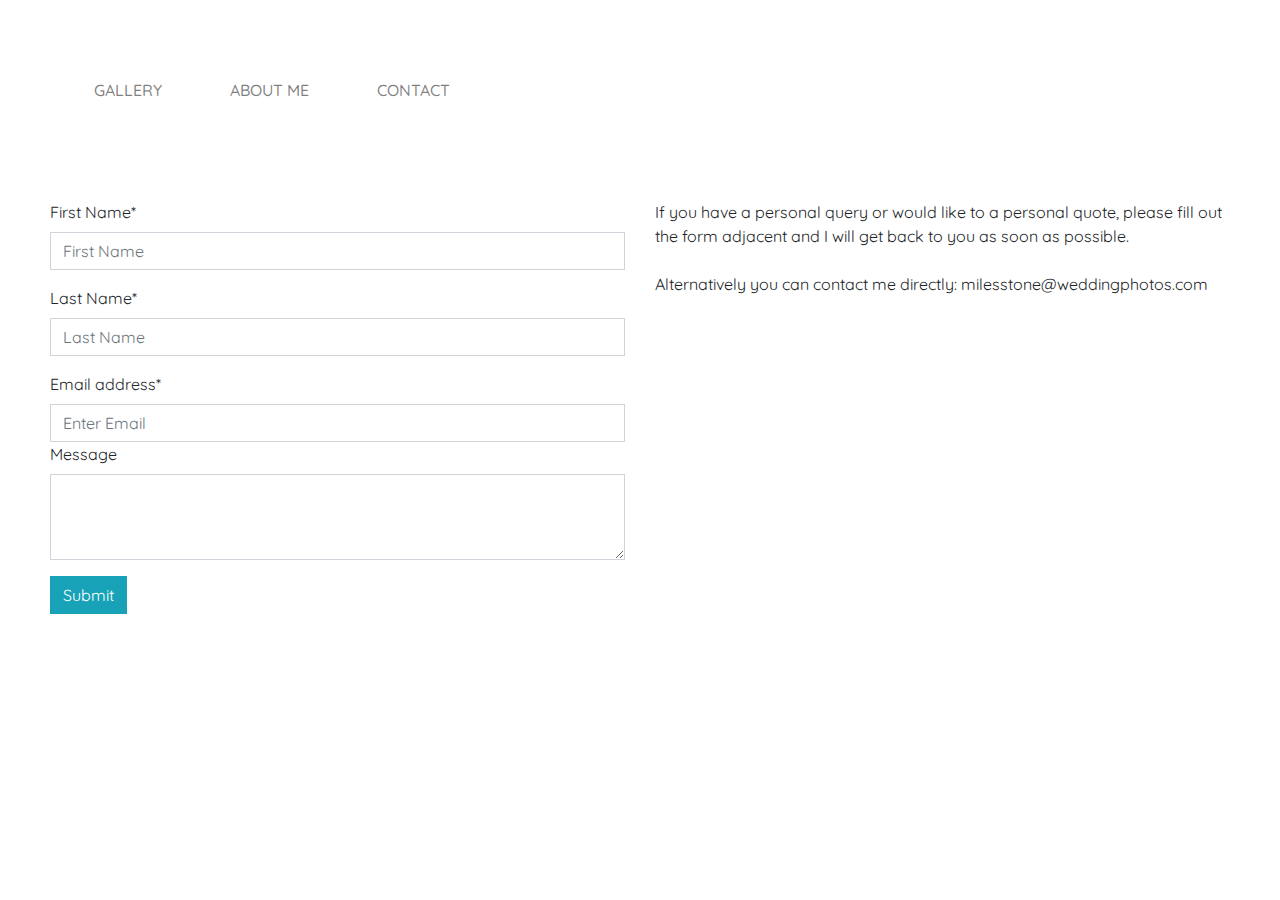
==== contact.html @ dab6af9d "setup files" ====
<!DOCTYPE html>
<html lang="en">

<head>
    <meta charset="UTF-8">
    <meta name="viewport" content="width=device-width, initial-scale=1.0">
    <meta http-equiv="X-UA-Compatible" content="ie=edge">
    <link rel="stylesheet" href="https://use.fontawesome.com/releases/v5.9.0/css/all.css"
        integrity="sha384-i1LQnF23gykqWXg6jxC2ZbCbUMxyw5gLZY6UiUS98LYV5unm8GWmfkIS6jqJfb4E" crossorigin="anonymous">
    <link rel="stylesheet" href="https://stackpath.bootstrapcdn.com/bootstrap/4.3.1/css/bootstrap.min.css"
        integrity="sha384-ggOyR0iXCbMQv3Xipma34MD+dH/1fQ784/j6cY/iJTQUOhcWr7x9JvoRxT2MZw1T" crossorigin="anonymous">
    <link rel="stylesheet" href="assets/css/style_pages.css">
    <title>Miles Stone Project</title>
</head>

<!-- NAVBAR -->

<body>
    <div class="container-fluid">
        <nav class="navbar navbar-light navbar-expand-sm bg-white fixed-top light-blue lighten-4">
            <a class="navbar-brand" href="video_background_page.html"><img src="/assets/images/logo28.2.svg"
                    width="250px" alt=""></a>
            <button class="navbar-toggler toggler-example" type="button" data-toggle="collapse"
                data-target="#navbarSupportedContent1" aria-controls="navbarSupportedContent1" aria-expanded="false"
                aria-label="Toggle navigation"><span class="dark-blue-text"><i
                        class="fas fa-bars fa-1x"></i></span></button>
            <div class="collapse navbar-collapse" id="navbarSupportedContent1">
                <ul class="navbar-nav mr-auto">
                    <li class="nav-item">
                        <a class="nav-link" href="gallery.html">GALLERY</a>
                    </li>
                    <li class="nav-item">
                        <a class="nav-link" href="about.html">ABOUT ME</a>
                    </li>
                    <li class="nav-item">
                        <a class="nav-link" href="contact.html">CONTACT</a>
                    </li>
                </ul>
            </div>
    </div>
    </nav>

    <!-- FORM -->
    <div class="row" style="margin-top: 150px">
        <div class="col-md-6">
            <form>
                <div class="form-group">
                    <label for="firstname">First Name*</label>
                    <input type="text" class="form-control" id="name" placeholder="First Name">
                </div>
                <div class="form-group">
                    <label for="lasttname">Last Name*</label>
                    <input type="text" class="form-control" id="name" placeholder="Last Name">
                </div>
                <div class="form-group">
                    <label for="email">Email address*</label>
                    <input type="text" class="form-control" id="email" placeholder="Enter Email">
                    </input>
                    <class="form-group">
                        <label for="message">Message</label>
                        <textarea type="text" class="form-control" id="message" rows="3">
                        </textarea>
                </div>
                <button type="submit" class="btn btn-info" style="margin-bottom: 30px 30px">Submit</button>
            </form>
        </div>
        <div class="col-md-6 mt-40px">
            <p> If you have a personal query or would like to a personal quote, please fill out the form adjacent
                and I will get back to you as soon as possible.
                <br>
                <br>
                Alternatively you can contact me directly:
                milesstone@weddingphotos.com
            </p>
        </div>
    </div>
    </div>



    <section>

    </section>


    <!-- SOCIAL ICONS -->

    <footer>
        <div class="container">
            <div class="row social-icons">
                <div class="col">
                    <ul class="list-inline-icons" style="margin-top: 5px">
                        <li class="list-icons">
                            <a href="#" target="_blank">
                                <i class="fab fa-instagram" aria-hidden="true"></i>
                                <span class="sr-only">Instagram</span>
                            </a>
                        </li>
                        <li class="list-icons">
                            <a href="#" target="_blank">
                                <i class="fab fa-facebook-f" aria-hidden="true"></i>
                                <span class="sr-only">Facebook</span>
                            </a>
                        </li>
                        <li class="list-icons">
                            <a href="#" target="_blank">
                                <i class="fab fa-twitter" aria-hidden="true"></i>
                                <span class="sr-only">Twitter</span>
                            </a>
                        </li>
                        <li class="list-icons">
                            <a href="#" target="_blank">
                                <i class="fab fa-flickr" aria-hidden="true"></i>
                                <span class="sr-only">Flicker</span>
                            </a>
                        </li>
                    </ul>
                </div>
            </div>
        </div>
    </footer>


    <script src="http://code.jquery.com/jquery-3.4.1.min.js"
        integrity="sha256-CSXorXvZcTkaix6Yvo6HppcZGetbYMGWSFlBw8HfCJo=" crossorigin="anonymous"></script>
    <script src="https://cdnjs.cloudflare.com/ajax/libs/popper.js/1.14.7/umd/popper.min.js"
        integrity="sha384-UO2eT0CpHqdSJQ6hJty5KVphtPhzWj9WO1clHTMGa3JDZwrnQq4sF86dIHNDz0W1" crossorigin="anonymous">
    </script>
    <script src="https://stackpath.bootstrapcdn.com/bootstrap/4.3.1/js/bootstrap.min.js"
        integrity="sha384-JjSmVgyd0p3pXB1rRibZUAYoIIy6OrQ6VrjIEaFf/nJGzIxFDsf4x0xIM+B07jRM" crossorigin="anonymous">
    </script>

</body>

</html>
---- assets/css/style_pages.css ----
@import url('https://fonts.googleapis.com/css?family=Quicksand:100,200,300,400,500,600,700|Roboto+Slab:100,200,300,400,500,600,700|Pacifico:100,200,300,400,500,600,700 ');


body {
    font-family: "Quicksand", sans-serif;
    padding: 50px;
}

footer {
    padding: 0px;
    margin: 0px 0px 0px 0px;
}

@media only screen and (max-width: 600px) {

    .navbar-brand img {
        width: 150px;

    }
}


/* SOCIAL MEDIA ICONS */

div,
social-icons {
    margin: 0px;
}

li {
    list-style: none;
    margin: 0px 6px;
    display: inline-block;
    padding: 0;

}

.list-inline-icons li a i {
    font-size: 32px;
    color: #7b6e5e;

}

.list-inline-icons {
    padding: 0;
    margin: 0;
}

.col {
    padding: 10px;
}

.social-icons {
    margin: 0;
}

/* GRID IMAGES */

.row {
    display: -ms-flexbox;
    display: flex;
    -ms-flex-wrap: wrap;
    flex-wrap: wrap;
    padding: 0px;
}

.column {
    -ms-flex: 25%;
    margin-top: 100px;
    margin-bottom: 30px;
    flex: 25%;
    max-width: 25%;
    padding: 0 4px;
}

.column img {
    margin-top: 8px;
    vertical-align: middle;
    width: 100%;
}

@media screen and (max-width: 800px) {
    .column {
        -ms-flex: 50%;
        flex: 50%;
        max-width: 50%;
    }
}

@media screen and (max-width: 600px) {
    .column {
        -ms-flex: 100%;
        flex: 100%;
        max-width: 100%;
    }
}

/* NAV */

nav {
    padding: 0px;
}

.navbar-toggler {
    border: none;
    margin-right: 20px;
    margin-bottom: 20px;
}

.navbar-brand {
    margin-bottom: 40px;
}

/* NAVBAR BRAND */

.navbar li a {
    font-family: "Quicksand",
        sans-serif;
    color: #7b6e5e;
    font-weight: 500;
    margin: 20px;
}

.navbar-brand {
    margin-left: 25px;
    padding: 0;
    color: #7b6e5e;

}

/* .navbar a {
    text-align: left;
} */

.navbar {
    padding-top: 50px;
}

nav .navbar-brand {
    margin-left: 28px;
}

.navbar-nav {
    color: #7b6e5e
}


/* FORM */

.form-control {
    border-radius: 0em;
}


/* SUBMIT BUTTON */

.btn {
    border-radius: 0em;
}



/* ABOUT PAGE */

#aboutme {
    margin-top: 120px;
}

h1 {
    color: #7b6e5e
}
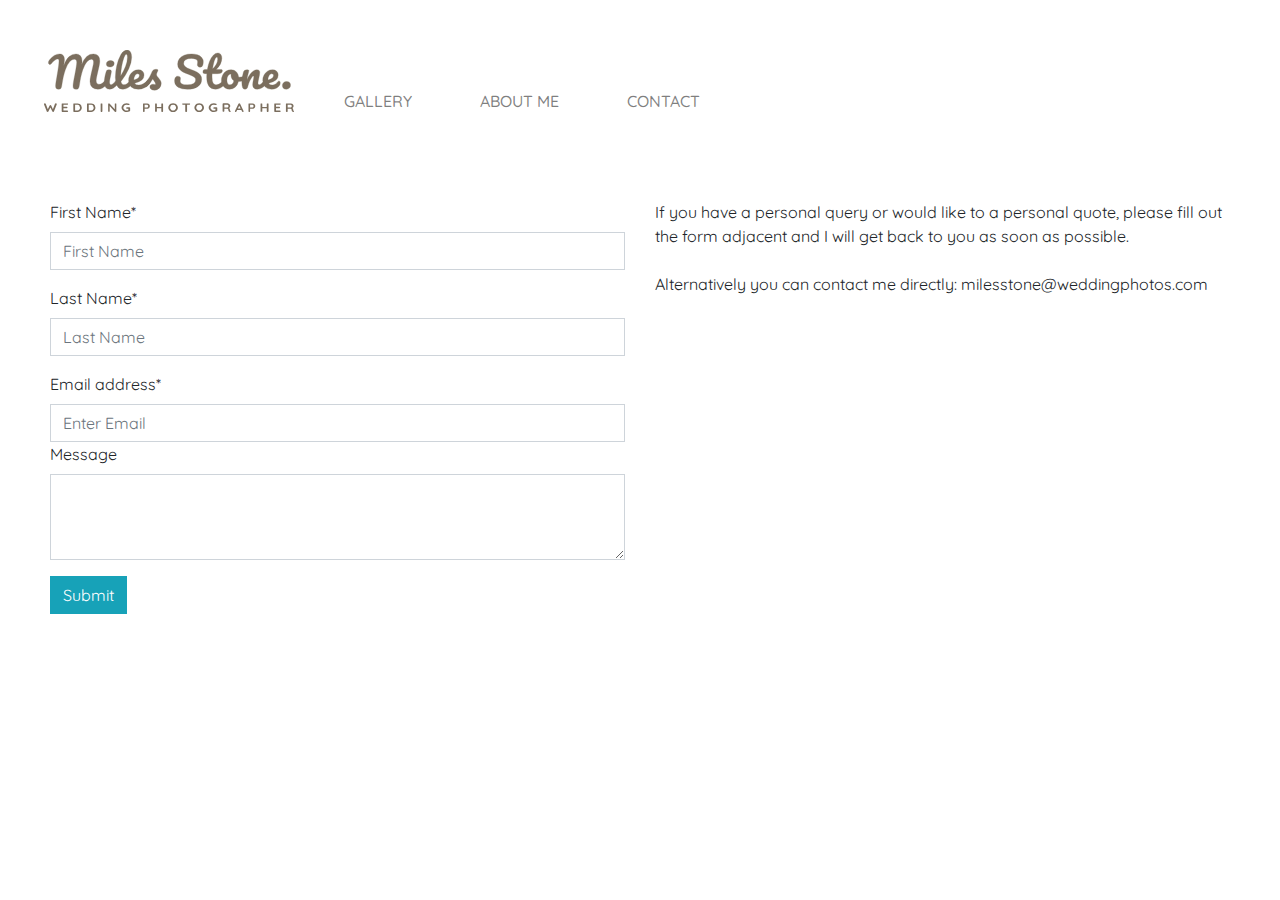
==== commit 530af0dd: "edited references to index file" ====
--- a/contact.html
+++ b/contact.html
@@ -18,7 +18,7 @@
 <body>
     <div class="container-fluid">
         <nav class="navbar navbar-light navbar-expand-sm bg-white fixed-top light-blue lighten-4">
-            <a class="navbar-brand" href="video_background_page.html"><img src="/assets/images/logo28.2.svg"
+            <a class="navbar-brand" href="index.html"><img src="/assets/images/logo28.2.svg"
                     width="250px" alt=""></a>
             <button class="navbar-toggler toggler-example" type="button" data-toggle="collapse"
                 data-target="#navbarSupportedContent1" aria-controls="navbarSupportedContent1" aria-expanded="false"
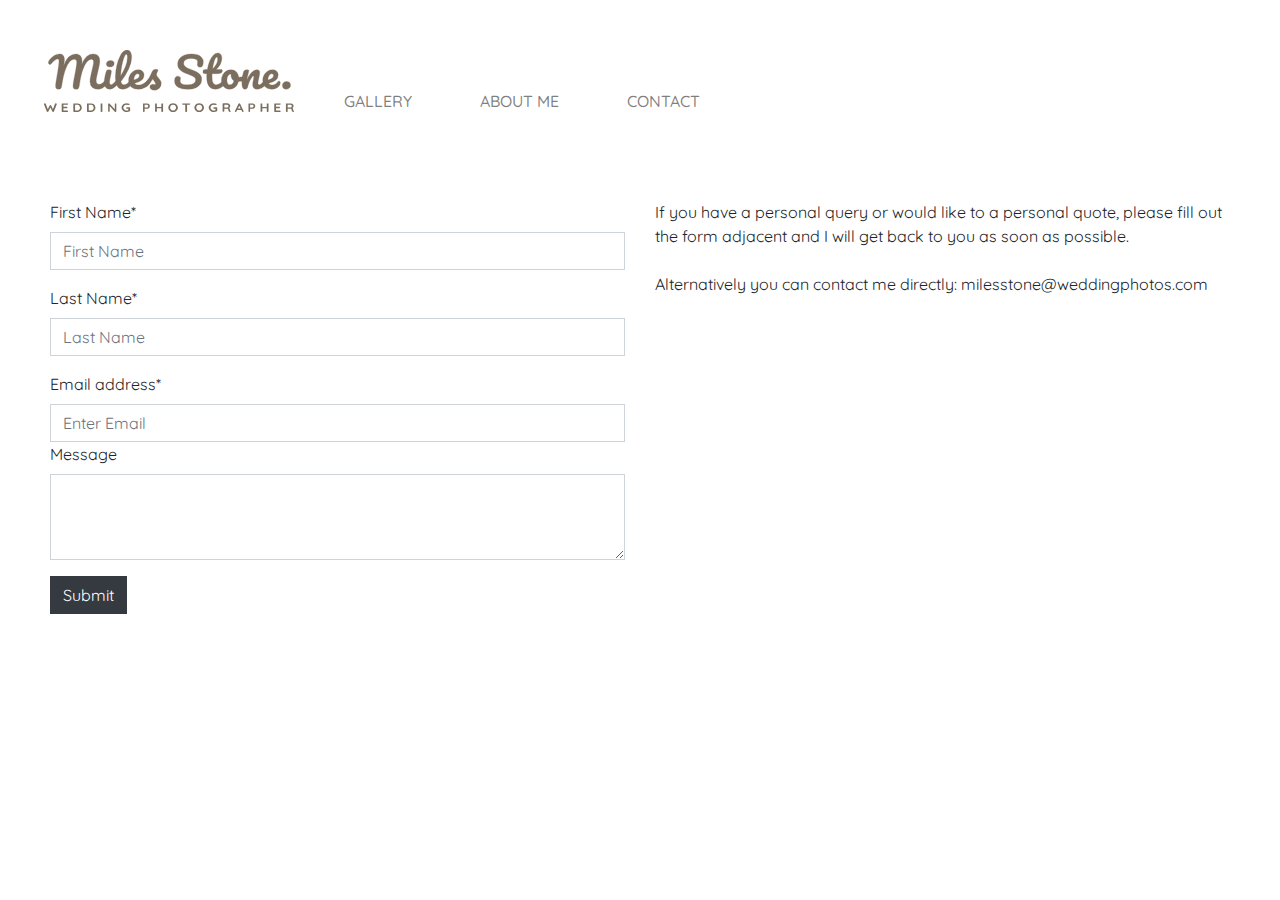
==== commit ceb44692: "changed submit button to dark" ====
--- a/contact.html
+++ b/contact.html
@@ -61,7 +61,7 @@
                         <textarea type="text" class="form-control" id="message" rows="3">
                         </textarea>
                 </div>
-                <button type="submit" class="btn btn-info" style="margin-bottom: 30px 30px">Submit</button>
+                <button type="submit" class="btn btn-dark" style="margin-bottom: 30px 30px">Submit</button>
             </form>
         </div>
         <div class="col-md-6 mt-40px">
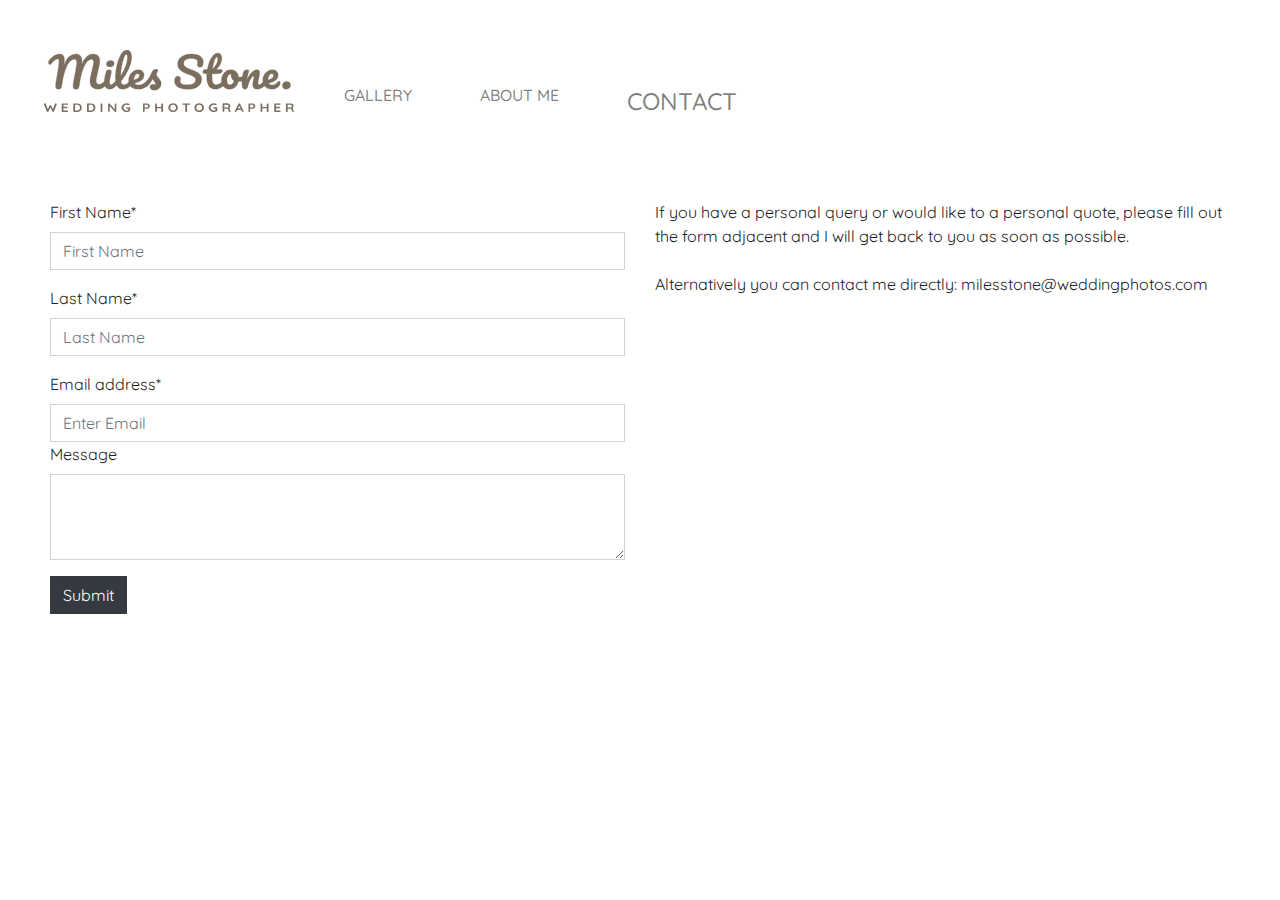
==== commit c6b82eee: "highlighted current page with x-large nav text" ====
--- a/contact.html
+++ b/contact.html
@@ -33,7 +33,7 @@
                         <a class="nav-link" href="about.html">ABOUT ME</a>
                     </li>
                     <li class="nav-item">
-                        <a class="nav-link" href="contact.html">CONTACT</a>
+                        <a class="nav-link current" href="contact.html">CONTACT</a>
                     </li>
                 </ul>
             </div>
--- a/assets/css/style_pages.css
+++ b/assets/css/style_pages.css
@@ -111,6 +111,10 @@
     margin-bottom: 40px;
 }
 
+nav .current {
+font-size: x-large;
+}
+
 /* NAVBAR BRAND */
 
 .navbar li a {
@@ -128,9 +132,7 @@
 
 }
 
-/* .navbar a {
-    text-align: left;
-} */
+
 
 .navbar {
     padding-top: 50px;
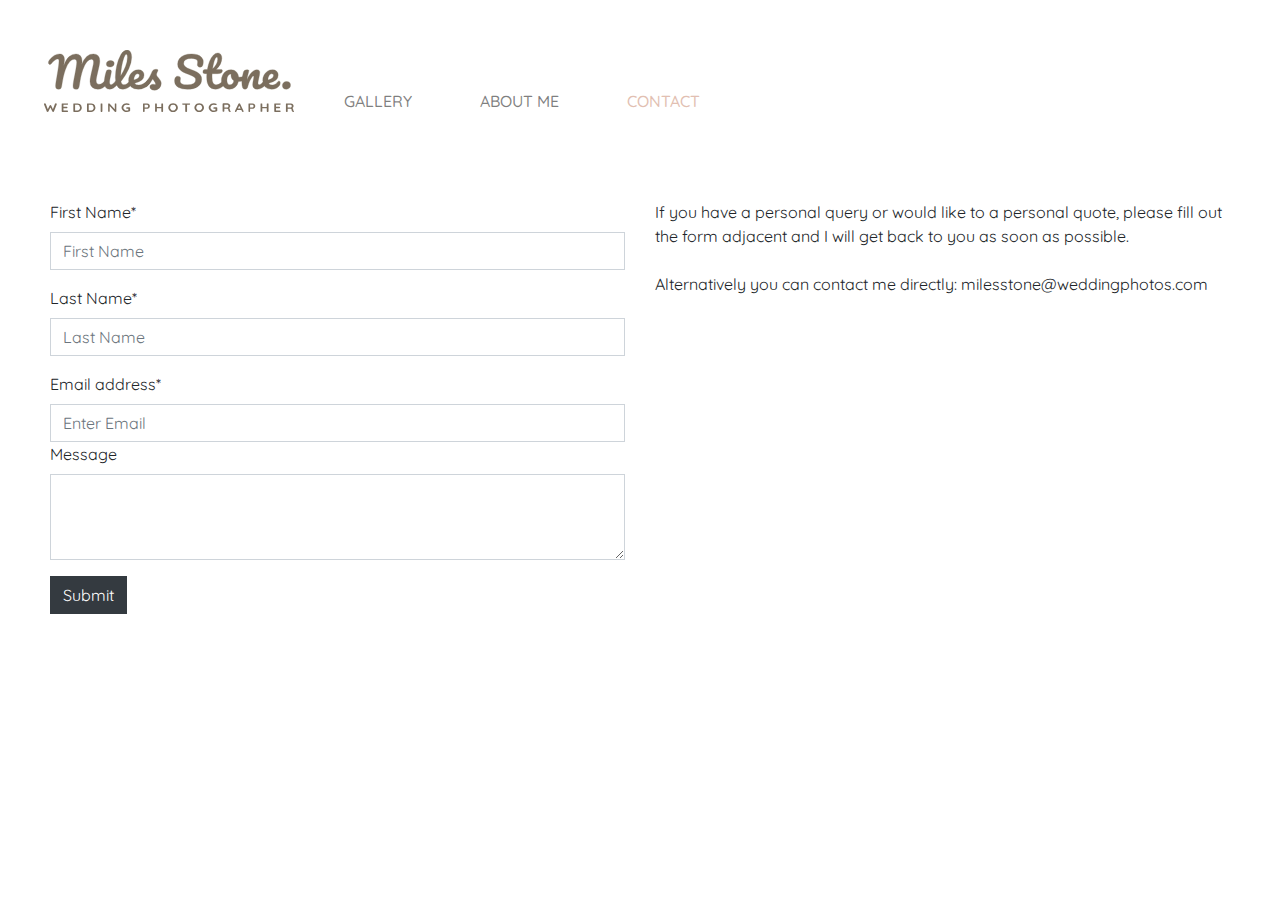
==== commit 275fcf0c: "changed highlighted nav text to show different color when current" ====
--- a/contact.html
+++ b/contact.html
@@ -33,7 +33,7 @@
                         <a class="nav-link" href="about.html">ABOUT ME</a>
                     </li>
                     <li class="nav-item">
-                        <a class="nav-link current" href="contact.html">CONTACT</a>
+                        <a class="nav-link" id="current" href="contact.html">CONTACT</a>
                     </li>
                 </ul>
             </div>
--- a/assets/css/style_pages.css
+++ b/assets/css/style_pages.css
@@ -111,8 +111,8 @@
     margin-bottom: 40px;
 }
 
-nav .current {
-font-size: x-large;
+nav #current {
+color: rgb(226, 191, 178);
 }
 
 /* NAVBAR BRAND */
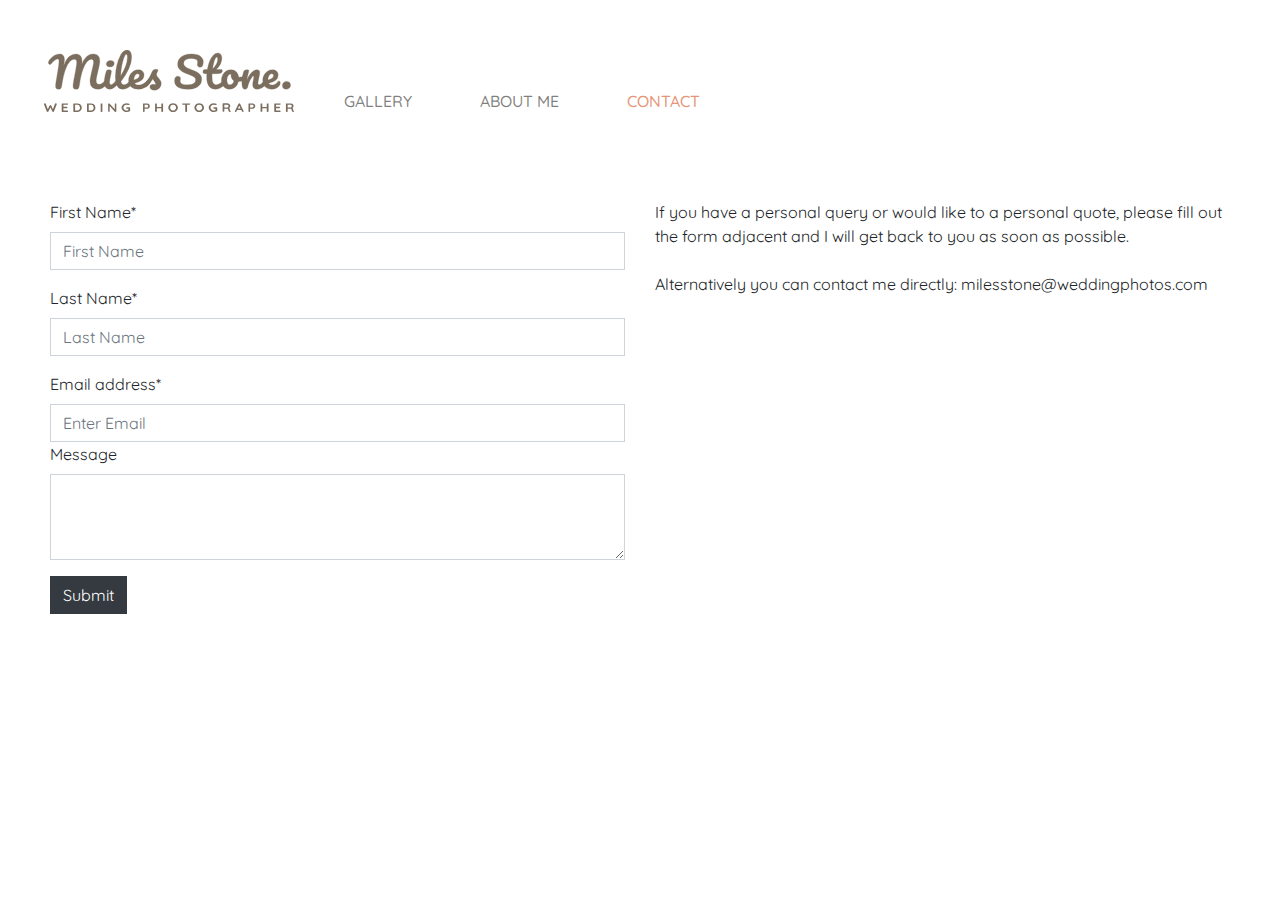
==== commit 69eed92c: "tidied up codes" ====
--- a/contact.html
+++ b/contact.html
@@ -41,6 +41,7 @@
     </nav>
 
     <!-- FORM -->
+
     <div class="row" style="margin-top: 150px">
         <div class="col-md-6">
             <form>
@@ -75,13 +76,6 @@
         </div>
     </div>
     </div>
-
-
-
-    <section>
-
-    </section>
-
 
     <!-- SOCIAL ICONS -->
 
--- a/assets/css/style_pages.css
+++ b/assets/css/style_pages.css
@@ -53,6 +53,7 @@
 .social-icons {
     margin: 0;
 }
+
 
 /* GRID IMAGES */
 
@@ -112,7 +113,7 @@
 }
 
 nav #current {
-color: rgb(226, 191, 178);
+color: rgb(230, 149, 120);
 }
 
 /* NAVBAR BRAND */
@@ -131,8 +132,6 @@
     color: #7b6e5e;
 
 }
-
-
 
 .navbar {
     padding-top: 50px;
@@ -161,7 +160,6 @@
 }
 
 
-
 /* ABOUT PAGE */
 
 #aboutme {
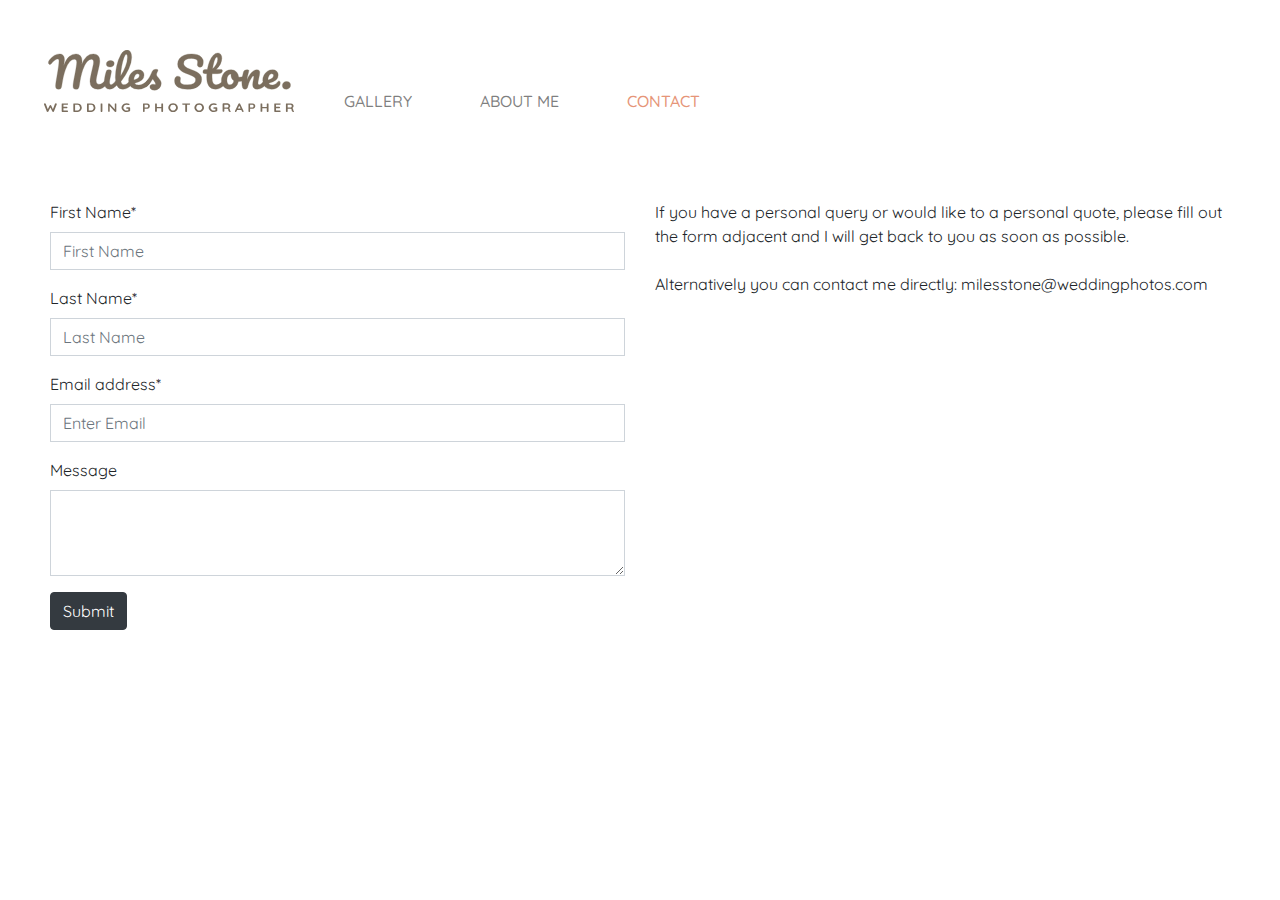
==== commit a250f065: "corrected errors with previous commit" ====
--- a/contact.html
+++ b/contact.html
@@ -57,11 +57,12 @@
                     <label for="email">Email address*</label>
                     <input type="text" class="form-control" id="email" placeholder="Enter Email">
                     </input>
-                    <class="form-group">
+                </div>
+                    <div class="form-group">
                         <label for="message">Message</label>
                         <textarea type="text" class="form-control" id="message" rows="3">
                         </textarea>
-                </div>
+                    </div>
                 <button type="submit" class="btn btn-dark" style="margin-bottom: 30px 30px">Submit</button>
             </form>
         </div>
@@ -80,7 +81,7 @@
     <!-- SOCIAL ICONS -->
 
     <footer>
-        <div class="container">
+        <footer class="container text-center">
             <div class="row social-icons">
                 <div class="col">
                     <ul class="list-inline-icons" style="margin-top: 5px">
--- a/assets/css/style_pages.css
+++ b/assets/css/style_pages.css
@@ -153,13 +153,6 @@
 }
 
 
-/* SUBMIT BUTTON */
-
-.btn {
-    border-radius: 0em;
-}
-
-
 /* ABOUT PAGE */
 
 #aboutme {
